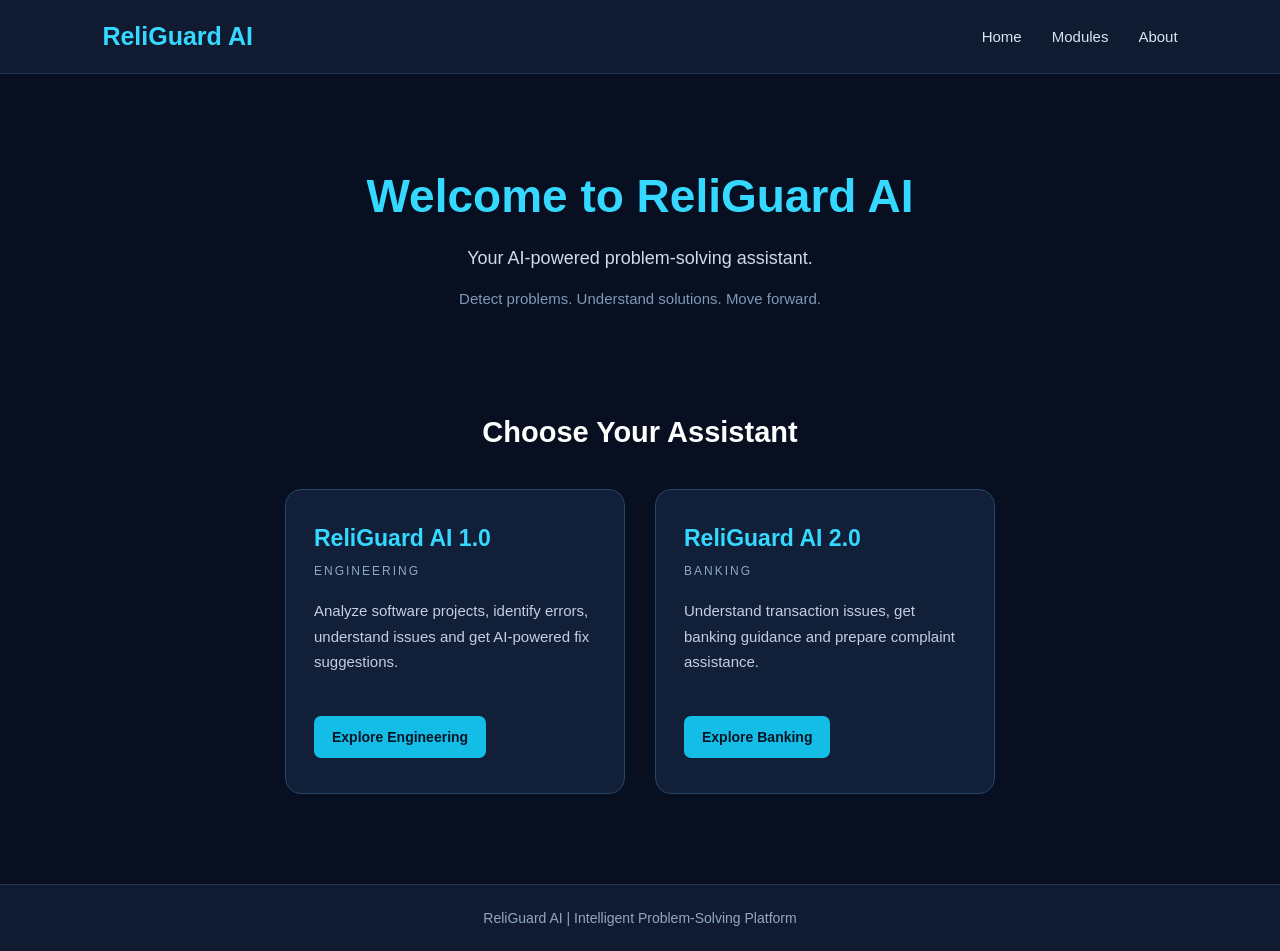
==== index.html @ 85a7e65d "Add ReliGuard AI engineering frontend" ====
<!DOCTYPE html>
<html lang="en">
<head>
    <meta charset="UTF-8">
    <meta name="viewport" content="width=device-width, initial-scale=1.0">
    <title>ReliGuard AI</title>
    <link rel="stylesheet" href="style.css">
</head>
<body>
<header class="navbar">
    <h2>ReliGuard AI</h2>
    <nav>
        <a href="#home">Home</a>
        <a href="#modules">Modules</a>
        <a href="#about">About</a>
    </nav>
</header>

<main>
    <section class="hero" id="home">
        <h1>Welcome to ReliGuard AI</h1>
        <p>Your AI-powered problem-solving assistant.</p>
        <p class="tagline">
            Detect problems. Understand solutions. Move forward.
        </p>
    </section>

    <section class="modules" id="modules">
        <h2>Choose Your Assistant</h2>

        <div class="module-container">

            <div class="module-card">
                <h3>ReliGuard AI 1.0</h3>
                <p class="category">ENGINEERING</p>
                <p>
                    Analyze software projects, identify errors,
                    understand issues and get AI-powered fix suggestions.
                </p>
                <button type="button" data-module="engineering">
                    Explore Engineering
                </button>
            </div>

            <div class="module-card">
                <h3>ReliGuard AI 2.0</h3>
                <p class="category">BANKING</p>
                <p>
                    Understand transaction issues, get banking guidance
                    and prepare complaint assistance.
                </p>
                <button type="button" data-module="banking">
                    Explore Banking
                </button>
            </div>

        </div>
    </section>
</main>

<footer id="about">
    <p>ReliGuard AI | Intelligent Problem-Solving Platform</p>
</footer>
<script src="script.js"></script>
</body>
</html>
---- style.css ----
* {
    margin: 0;
    padding: 0;
    box-sizing: border-box;
}

html {
    scroll-behavior: smooth;
}

body {
    font-family: Arial, sans-serif;
    background: #080f20;
    color: #ffffff;
    min-height: 100vh;
}

/* Navigation */
.navbar {
    display: flex;
    justify-content: space-between;
    align-items: center;
    padding: 22px 8%;
    background: #101b32;
    border-bottom: 1px solid #203653;
}

.navbar h2 {
    color: #35d8ff;
    font-size: 25px;
}

nav {
    display: flex;
    gap: 30px;
}

nav a {
    color: #d5e5f5;
    text-decoration: none;
    font-size: 15px;
}

nav a:hover {
    color: #35d8ff;
}

/* Hero section */
.hero {
    text-align: center;
    padding: 95px 20px 75px;
}

.hero h1 {
    font-size: 46px;
    color: #35d8ff;
    margin-bottom: 20px;
}

.hero p {
    color: #d0dbea;
    font-size: 18px;
    line-height: 1.7;
}

.hero .tagline {
    color: #7e9ab8;
    margin-top: 12px;
    font-size: 15px;
}

/* Modules */
.modules {
    padding: 30px 8% 90px;
    text-align: center;
}

.modules > h2 {
    font-size: 29px;
    margin-bottom: 40px;
}

.module-container {
    display: flex;
    justify-content: center;
    gap: 30px;
    flex-wrap: wrap;
}

.module-card {
    background: #111f38;
    border: 1px solid #244568;
    border-radius: 16px;
    padding: 35px 28px;
    width: 340px;
    min-height: 300px;
    text-align: left;
    transition: 0.3s ease;
}

.module-card:hover {
    transform: translateY(-7px);
    border-color: #35d8ff;
    box-shadow: 0 8px 30px rgba(53, 216, 255, 0.12);
}

.module-card h3 {
    color: #35d8ff;
    font-size: 23px;
    margin-bottom: 12px;
}

.category {
    color: #8ca8c7;
    font-size: 12px;
    letter-spacing: 2px;
    margin-bottom: 20px;
}

.module-card > p:not(.category) {
    color: #c2d0e1;
    font-size: 15px;
    line-height: 1.7;
    min-height: 100px;
}

.module-card button {
    background: #13bde5;
    color: #061426;
    border: none;
    border-radius: 7px;
    padding: 13px 18px;
    font-size: 14px;
    font-weight: bold;
    cursor: pointer;
    margin-top: 18px;
}

.module-card button:hover {
    background: #ffffff;
}

/* Footer */
footer {
    background: #101b32;
    border-top: 1px solid #203653;
    text-align: center;
    padding: 25px;
    color: #91a7c0;
    font-size: 14px;
}

/* Mobile responsive design */
@media (max-width: 600px) {
    .navbar {
        flex-direction: column;
        gap: 18px;
    }

    nav {
        gap: 18px;
    }

    .hero h1 {
        font-size: 32px;
    }

    .module-card {
        width: 100%;
    }
}
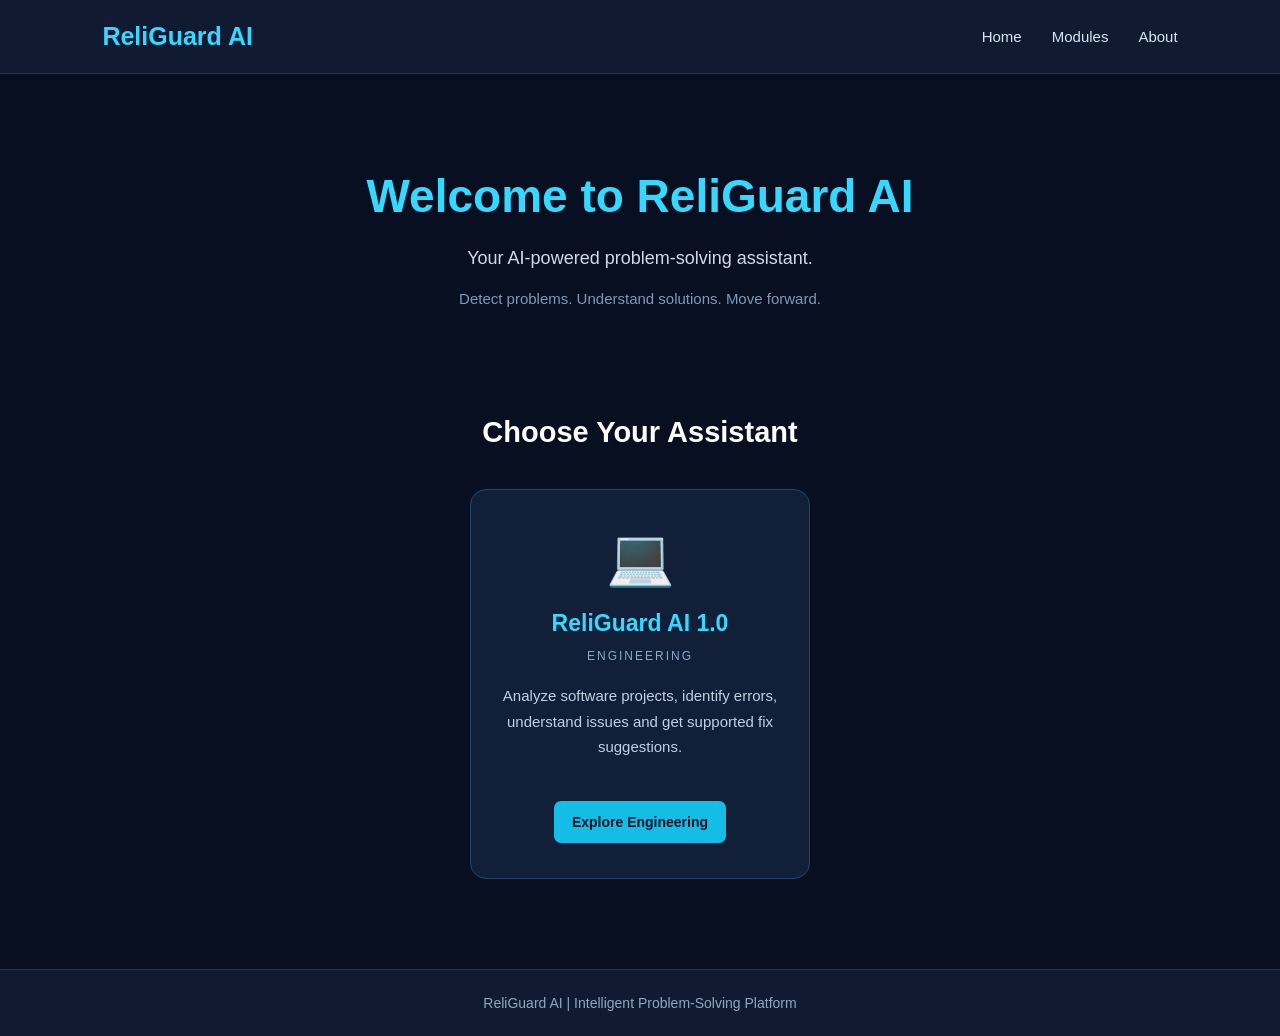
==== commit 1988dde4: "ReliGuard AI 2.0 Engineering project" ====
--- a/index.html
+++ b/index.html
@@ -1,3 +1,4 @@
+
 <!DOCTYPE html>
 <html lang="en">
 <head>
@@ -7,6 +8,7 @@
     <link rel="stylesheet" href="style.css">
 </head>
 <body>
+
 <header class="navbar">
     <h2>ReliGuard AI</h2>
     <nav>
@@ -29,31 +31,25 @@
         <h2>Choose Your Assistant</h2>
 
         <div class="module-container">
+            <div class="module-card">
+                <div class="module-icon">
+                    <span>💻</span>
+                </div>
 
-            <div class="module-card">
                 <h3>ReliGuard AI 1.0</h3>
                 <p class="category">ENGINEERING</p>
+
                 <p>
                     Analyze software projects, identify errors,
-                    understand issues and get AI-powered fix suggestions.
+                    understand issues and get supported fix suggestions.
                 </p>
-                <button type="button" data-module="engineering">
+
+                <button
+                    type="button"
+                    onclick="window.location.href='engineering/index.html'">
                     Explore Engineering
                 </button>
             </div>
-
-            <div class="module-card">
-                <h3>ReliGuard AI 2.0</h3>
-                <p class="category">BANKING</p>
-                <p>
-                    Understand transaction issues, get banking guidance
-                    and prepare complaint assistance.
-                </p>
-                <button type="button" data-module="banking">
-                    Explore Banking
-                </button>
-            </div>
-
         </div>
     </section>
 </main>
@@ -61,6 +57,7 @@
 <footer id="about">
     <p>ReliGuard AI | Intelligent Problem-Solving Platform</p>
 </footer>
+
 <script src="script.js"></script>
 </body>
-</html>+</html>
--- a/style.css
+++ b/style.css
@@ -70,7 +70,7 @@
     font-size: 15px;
 }
 
-/* Modules */
+/* Engineering module */
 .modules {
     padding: 30px 8% 90px;
     text-align: center;
@@ -79,6 +79,7 @@
 .modules > h2 {
     font-size: 29px;
     margin-bottom: 40px;
+    color: #ffffff;
 }
 
 .module-container {
@@ -94,8 +95,8 @@
     border-radius: 16px;
     padding: 35px 28px;
     width: 340px;
-    min-height: 300px;
-    text-align: left;
+    min-height: 360px;
+    text-align: center;
     transition: 0.3s ease;
 }
 
@@ -103,6 +104,12 @@
     transform: translateY(-7px);
     border-color: #35d8ff;
     box-shadow: 0 8px 30px rgba(53, 216, 255, 0.12);
+}
+
+/* Engineering icon */
+.module-icon {
+    font-size: 55px;
+    margin-bottom: 20px;
 }
 
 .module-card h3 {
